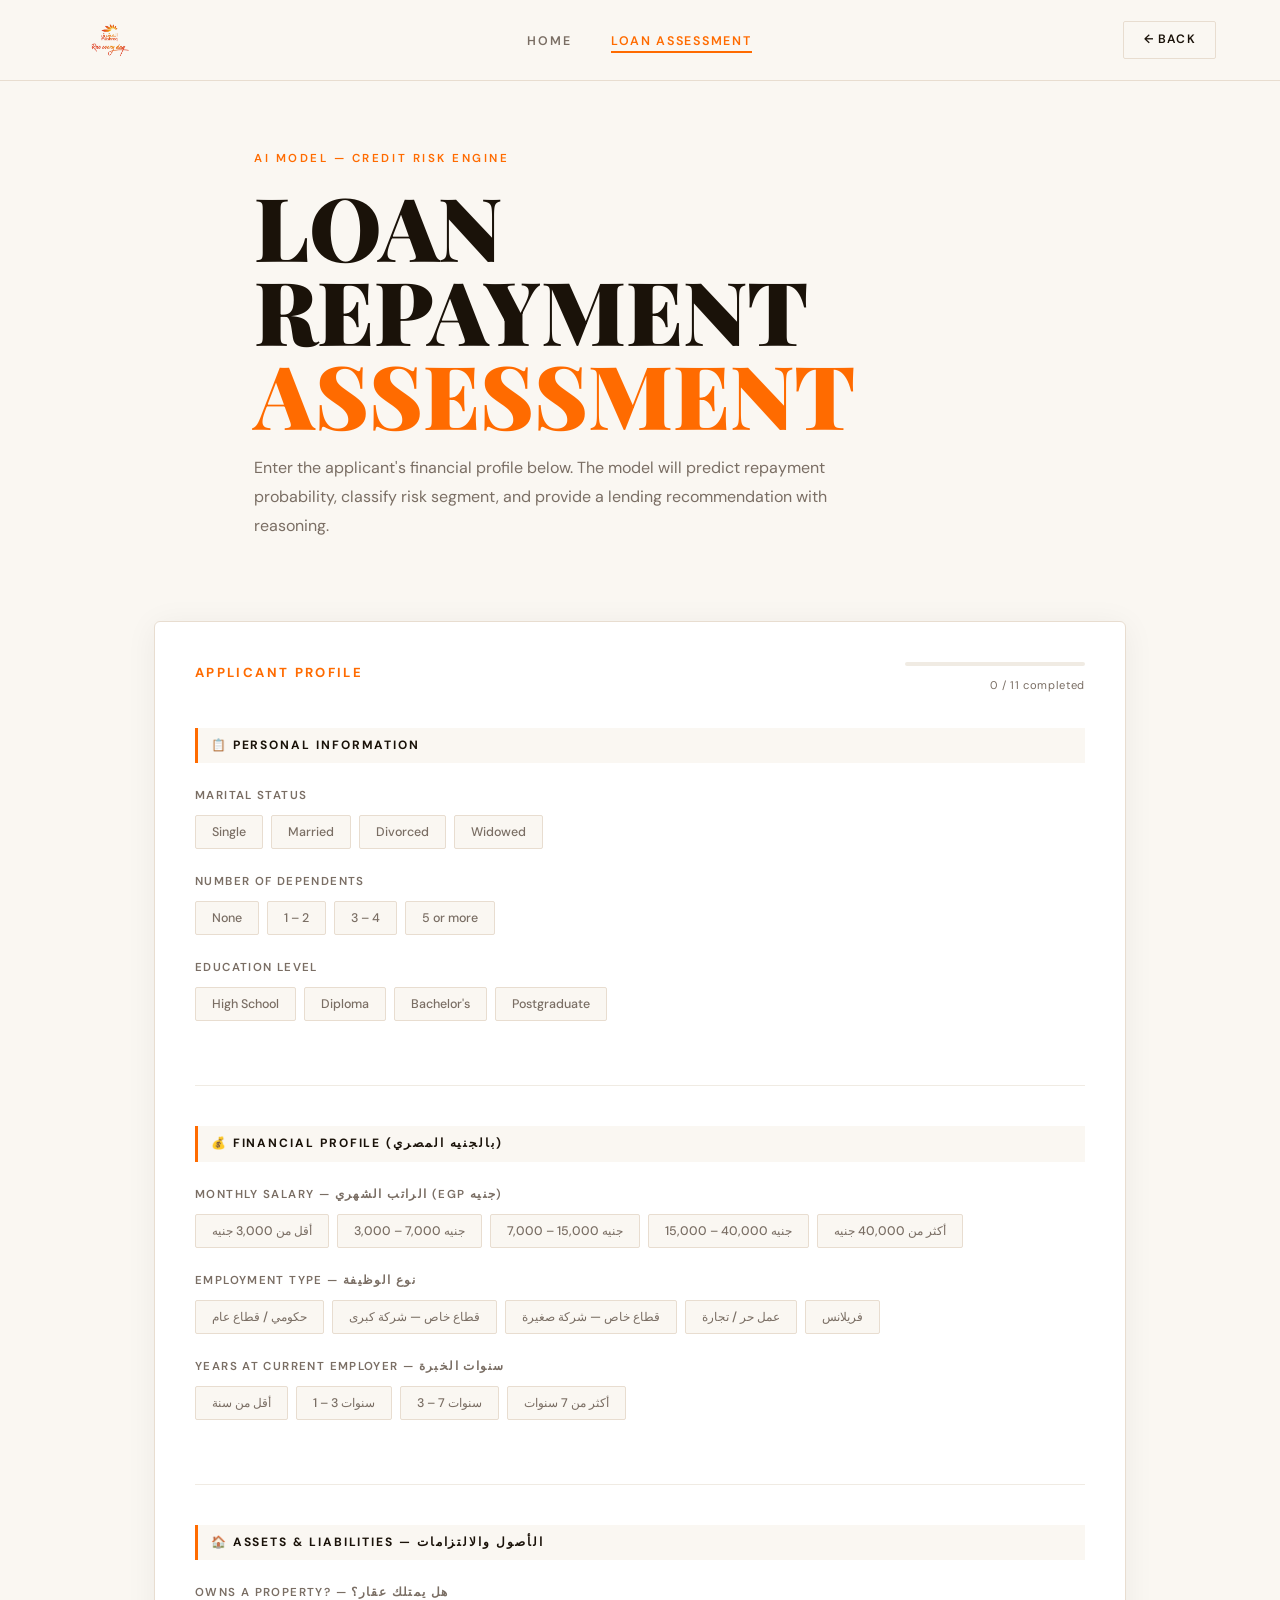
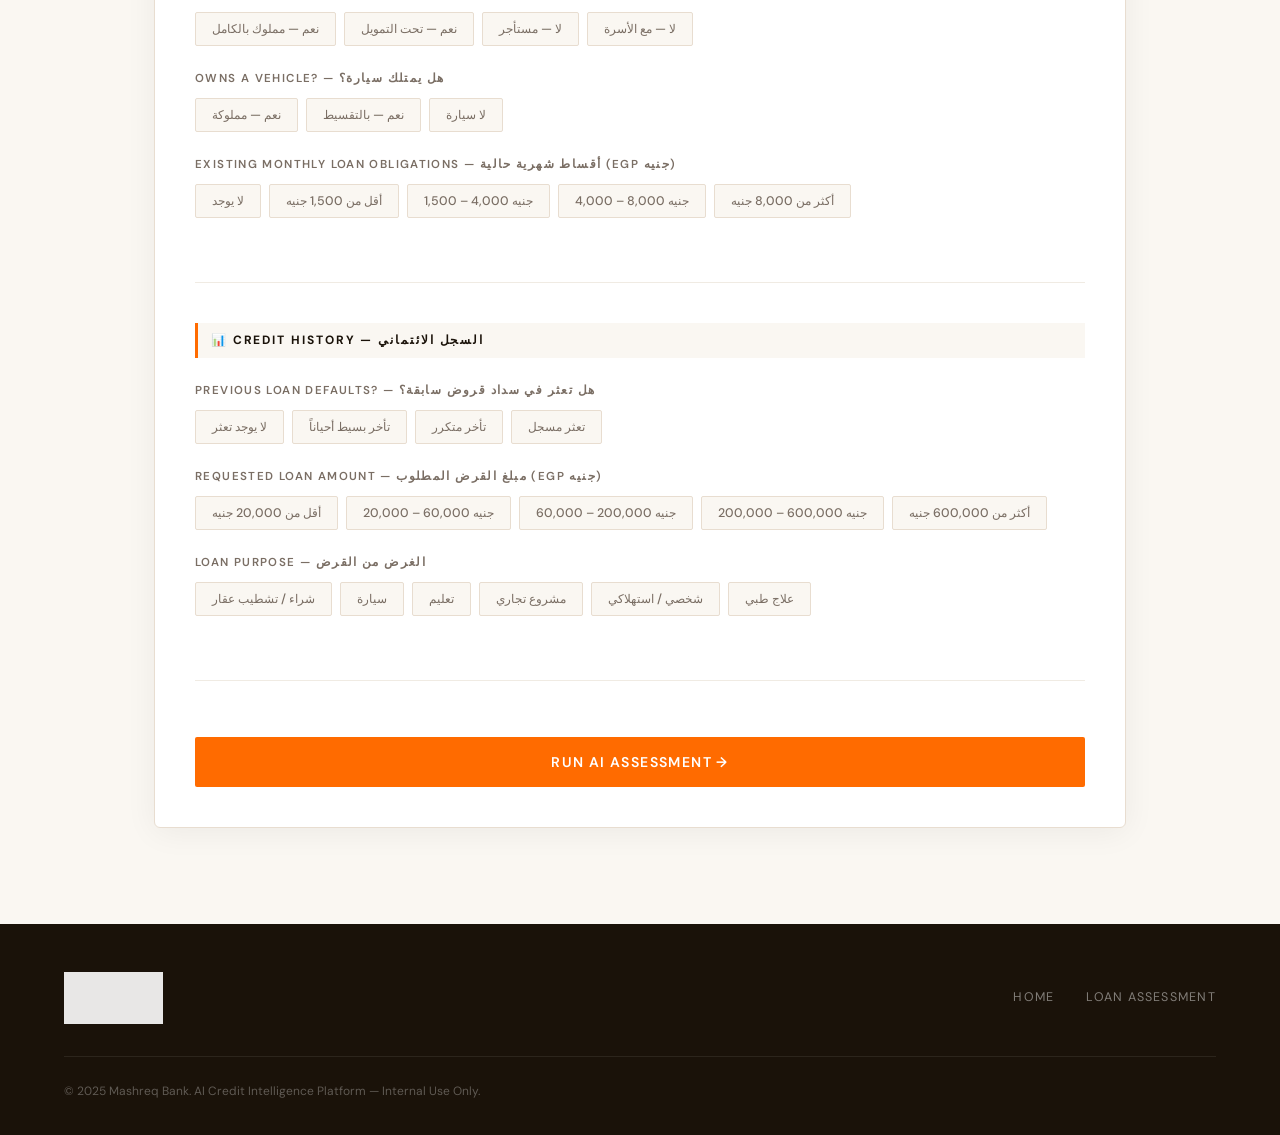
==== loan-assessment.html @ 3f0e60a8 "Add files via upload" ====
<!DOCTYPE html>
<html lang="en">
<head>
  <meta charset="UTF-8" />
  <meta name="viewport" content="width=device-width, initial-scale=1.0" />
  <title>Mashreq AI — Loan Repayment Assessment</title>
  <link rel="stylesheet" href="style.css" />
  <link href="https://fonts.googleapis.com/css2?family=Playfair+Display:wght@700;900&family=DM+Sans:wght@300;400;500;600&display=swap" rel="stylesheet" />
</head>
<body>

  <!-- NAV -->
  <nav class="nav">
    <div class="nav-logo">
      <a href="index.html" class="logo-link">
        <img src="logo.jpg" alt="Mashreq Bank" class="logo-img" />
      </a>
    </div>
    <ul class="nav-links">
      <li><a href="index.html">HOME</a></li>
      <li><a href="loan-assessment.html" class="active">LOAN ASSESSMENT</a></li>
    </ul>
    <div class="nav-cta">
      <a href="index.html" class="btn-ghost small">← BACK</a>
    </div>
  </nav>

  <!-- PAGE HERO -->
  <section class="page-hero">
    <div class="section-label">AI MODEL — CREDIT RISK ENGINE</div>
    <h1>LOAN REPAYMENT<br /><span class="accent">ASSESSMENT</span></h1>
    <p>Enter the applicant's financial profile below. The model will predict repayment probability, classify risk segment, and provide a lending recommendation with reasoning.</p>
  </section>

  <!-- MAIN CONTENT -->
  <section class="assessment-section">
    <div class="assessment-wrap">

      <!-- FORM -->
      <div class="assess-form" id="assessForm">
        <div class="form-header">
          <h3>APPLICANT PROFILE</h3>
          <div class="form-progress">
            <div class="progress-bar"><div class="progress-fill" id="progressFill"></div></div>
            <span class="progress-text" id="progressText">0 / 11 completed</span>
          </div>
        </div>

        <!-- SECTION 1: PERSONAL -->
        <div class="form-section">
          <div class="form-section-title">📋 PERSONAL INFORMATION</div>

          <div class="form-group">
            <label>Marital Status</label>
            <div class="btn-group" id="maritalGroup">
              <button class="option-btn" data-value="single">Single</button>
              <button class="option-btn" data-value="married">Married</button>
              <button class="option-btn" data-value="divorced">Divorced</button>
              <button class="option-btn" data-value="widowed">Widowed</button>
            </div>
          </div>

          <div class="form-group">
            <label>Number of Dependents</label>
            <div class="btn-group" id="dependentsGroup">
              <button class="option-btn" data-value="0">None</button>
              <button class="option-btn" data-value="1-2">1 – 2</button>
              <button class="option-btn" data-value="3-4">3 – 4</button>
              <button class="option-btn" data-value="5+">5 or more</button>
            </div>
          </div>

          <div class="form-group">
            <label>Education Level</label>
            <div class="btn-group" id="educationGroup">
              <button class="option-btn" data-value="high_school">High School</button>
              <button class="option-btn" data-value="diploma">Diploma</button>
              <button class="option-btn" data-value="bachelor">Bachelor's</button>
              <button class="option-btn" data-value="postgraduate">Postgraduate</button>
            </div>
          </div>
        </div>

        <!-- SECTION 2: FINANCIAL -->
        <div class="form-section">
          <div class="form-section-title">💰 FINANCIAL PROFILE (بالجنيه المصري)</div>

          <div class="form-group">
            <label>Monthly Salary — الراتب الشهري (EGP جنيه)</label>
            <div class="btn-group" id="salaryGroup">
              <button class="option-btn" data-value="under_3k">أقل من 3,000 جنيه</button>
              <button class="option-btn" data-value="3k_7k">3,000 – 7,000 جنيه</button>
              <button class="option-btn" data-value="7k_15k">7,000 – 15,000 جنيه</button>
              <button class="option-btn" data-value="15k_40k">15,000 – 40,000 جنيه</button>
              <button class="option-btn" data-value="above_40k">أكثر من 40,000 جنيه</button>
            </div>
          </div>

          <div class="form-group">
            <label>Employment Type — نوع الوظيفة</label>
            <div class="btn-group" id="employmentGroup">
              <button class="option-btn" data-value="government">حكومي / قطاع عام</button>
              <button class="option-btn" data-value="private_large">قطاع خاص — شركة كبرى</button>
              <button class="option-btn" data-value="private_sme">قطاع خاص — شركة صغيرة</button>
              <button class="option-btn" data-value="self_employed">عمل حر / تجارة</button>
              <button class="option-btn" data-value="freelance">فريلانس</button>
            </div>
          </div>

          <div class="form-group">
            <label>Years at Current Employer — سنوات الخبرة</label>
            <div class="btn-group" id="tenureGroup">
              <button class="option-btn" data-value="under_1">أقل من سنة</button>
              <button class="option-btn" data-value="1_3">1 – 3 سنوات</button>
              <button class="option-btn" data-value="3_7">3 – 7 سنوات</button>
              <button class="option-btn" data-value="above_7">أكثر من 7 سنوات</button>
            </div>
          </div>
        </div>

        <!-- SECTION 3: ASSETS & LIABILITIES -->
        <div class="form-section">
          <div class="form-section-title">🏠 ASSETS & LIABILITIES — الأصول والالتزامات</div>

          <div class="form-group">
            <label>Owns a Property? — هل يمتلك عقار؟</label>
            <div class="btn-group" id="propertyGroup">
              <button class="option-btn" data-value="yes_owned">نعم — مملوك بالكامل</button>
              <button class="option-btn" data-value="yes_mortgage">نعم — تحت التمويل</button>
              <button class="option-btn" data-value="no_renting">لا — مستأجر</button>
              <button class="option-btn" data-value="no_family">لا — مع الأسرة</button>
            </div>
          </div>

          <div class="form-group">
            <label>Owns a Vehicle? — هل يمتلك سيارة؟</label>
            <div class="btn-group" id="vehicleGroup">
              <button class="option-btn" data-value="yes_owned">نعم — مملوكة</button>
              <button class="option-btn" data-value="yes_financed">نعم — بالتقسيط</button>
              <button class="option-btn" data-value="no">لا سيارة</button>
            </div>
          </div>

          <div class="form-group">
            <label>Existing Monthly Loan Obligations — أقساط شهرية حالية (EGP جنيه)</label>
            <div class="btn-group" id="obligationsGroup">
              <button class="option-btn" data-value="none">لا يوجد</button>
              <button class="option-btn" data-value="under_1500">أقل من 1,500 جنيه</button>
              <button class="option-btn" data-value="1500_4k">1,500 – 4,000 جنيه</button>
              <button class="option-btn" data-value="4k_8k">4,000 – 8,000 جنيه</button>
              <button class="option-btn" data-value="above_8k">أكثر من 8,000 جنيه</button>
            </div>
          </div>
        </div>

        <!-- SECTION 4: CREDIT -->
        <div class="form-section">
          <div class="form-section-title">📊 CREDIT HISTORY — السجل الائتماني</div>

          <div class="form-group">
            <label>Previous Loan Defaults? — هل تعثر في سداد قروض سابقة؟</label>
            <div class="btn-group" id="defaultGroup">
              <button class="option-btn" data-value="none">لا يوجد تعثر</button>
              <button class="option-btn" data-value="late_minor">تأخر بسيط أحياناً</button>
              <button class="option-btn" data-value="late_major">تأخر متكرر</button>
              <button class="option-btn" data-value="defaulted">تعثر مسجل</button>
            </div>
          </div>

          <div class="form-group">
            <label>Requested Loan Amount — مبلغ القرض المطلوب (EGP جنيه)</label>
            <div class="btn-group" id="loanAmountGroup">
              <button class="option-btn" data-value="under_20k">أقل من 20,000 جنيه</button>
              <button class="option-btn" data-value="20k_60k">20,000 – 60,000 جنيه</button>
              <button class="option-btn" data-value="60k_200k">60,000 – 200,000 جنيه</button>
              <button class="option-btn" data-value="200k_600k">200,000 – 600,000 جنيه</button>
              <button class="option-btn" data-value="above_600k">أكثر من 600,000 جنيه</button>
            </div>
          </div>

          <div class="form-group">
            <label>Loan Purpose — الغرض من القرض</label>
            <div class="btn-group" id="loanPurposeGroup">
              <button class="option-btn" data-value="home">شراء / تشطيب عقار</button>
              <button class="option-btn" data-value="auto">سيارة</button>
              <button class="option-btn" data-value="education">تعليم</button>
              <button class="option-btn" data-value="business">مشروع تجاري</button>
              <button class="option-btn" data-value="personal">شخصي / استهلاكي</button>
              <button class="option-btn" data-value="medical">علاج طبي</button>
            </div>
          </div>
        </div>

        <button class="btn-primary full-width large" id="assessBtn" onclick="runAssessment()">
          RUN AI ASSESSMENT →
        </button>
      </div>

      <!-- RESULT PANEL -->
      <div class="assess-result" id="assessResult" style="display:none;">

        <div class="verdict-header" id="verdictHeader">
          <div class="verdict-badge" id="verdictBadge">APPROVED</div>
          <div class="verdict-icon" id="verdictIcon">✓</div>
          <h2 class="verdict-title" id="verdictTitle">RECOMMENDED FOR APPROVAL</h2>
          <p class="verdict-sub" id="verdictSub">Based on the applicant's financial profile, our model recommends proceeding with this loan application.</p>
        </div>

        <div class="result-ring-section">
          <div class="result-ring">
            <svg viewBox="0 0 180 180" class="result-ring-svg" id="resultRingSvg">
              <circle cx="90" cy="90" r="72" fill="none" stroke="#f0ebe3" stroke-width="10"/>
              <circle cx="90" cy="90" r="72" fill="none" stroke="#FF6B00" stroke-width="10"
                stroke-dasharray="452" stroke-dashoffset="452"
                stroke-linecap="round" transform="rotate(-90 90 90)"
                id="resultRingCircle"/>
            </svg>
            <div class="result-ring-inner">
              <div class="result-ring-score" id="resultScore">—</div>
              <div class="result-ring-label">Repayment<br/>Probability</div>
            </div>
          </div>

          <div class="result-metrics">
            <div class="result-metric">
              <span class="metric-label">RISK SEGMENT</span>
              <span class="metric-val" id="riskSegment">—</span>
            </div>
            <div class="result-metric">
              <span class="metric-label">RISK SCORE</span>
              <span class="metric-val accent" id="riskScore">—</span>
            </div>
            <div class="result-metric">
              <span class="metric-label">SUGGESTED RATE</span>
              <span class="metric-val" id="suggestedRate">—</span>
            </div>
          </div>
        </div>

        <div class="result-section">
          <h4>RISK FACTOR BREAKDOWN</h4>
          <div class="score-bars" id="scoreBars"></div>
        </div>

        <div class="result-section">
          <h4>KEY POSITIVE FACTORS — العوامل الإيجابية</h4>
          <ul class="factor-list factor-positive" id="positiveFactors"></ul>
        </div>

        <div class="result-section">
          <h4>RISK FLAGS — مؤشرات المخاطر</h4>
          <ul class="factor-list factor-negative" id="negativeFactors"></ul>
        </div>

        <div class="result-section">
          <h4>CONDITIONS & NEXT STEPS — الشروط والخطوات</h4>
          <div class="conditions-list" id="conditionsList"></div>
        </div>

        <div class="result-disclaimer">
          ⚠️ هذا التقييم أداة دعم قرار فقط. جميع قرارات الإقراض النهائية يجب أن تتوافق مع سياسة الائتمان الرسمية للبنك ولوائح البنك المركزي المصري وتستوجب موافقة مسؤول معتمد.
        </div>

        <div class="result-actions">
          <button class="btn-primary" onclick="printResult()">EXPORT REPORT تصدير التقرير</button>
          <button class="btn-ghost" onclick="resetAssessment()">← NEW ASSESSMENT تقييم جديد</button>
        </div>
      </div>

    </div>
  </section>

  <footer class="footer">
    <div class="footer-top">
      <div class="footer-brand">
        <img src="logo.jpg" alt="Mashreq Bank" class="logo-img logo-img-footer" />
      </div>
      <div class="footer-links">
        <a href="index.html">Home</a>
        <a href="loan-assessment.html">Loan Assessment</a>
      </div>
    </div>
    <div class="footer-bottom">
      <p>© 2025 Mashreq Bank. AI Credit Intelligence Platform — Internal Use Only.</p>
    </div>
  </footer>

  <script src="app.js"></script>
</body>
</html>
---- style.css ----
/* ===================================
   MASHREQ AI — Global Styles
   Brand: Sunrise Orange + Cream White
=================================== */

:root {
  --orange:    #FF6B00;
  --orange-lt: #FF8C2A;
  --orange-dk: #D45500;
  --gold:      #FFD700;
  --white:     #FFFFFF;
  --cream:     #FAF7F2;
  --cream-dk:  #F0EBE3;
  --dark:      #1A1209;
  --dark-2:    #2C1E0F;
  --text:      #1A1209;
  --muted:     #7A6E64;
  --border:    #E8DDD0;
  --card:      #FFFFFF;
  --font-display: 'Playfair Display', serif;
  --font-body: 'DM Sans', sans-serif;
}

*, *::before, *::after { box-sizing: border-box; margin: 0; padding: 0; }
html { scroll-behavior: smooth; }

body {
  background: var(--cream);
  color: var(--text);
  font-family: var(--font-body);
  font-size: 16px;
  line-height: 1.6;
  overflow-x: hidden;
}

.accent { color: var(--orange); }
.section-label {
  display: inline-block;
  font-size: 0.72rem;
  font-weight: 600;
  letter-spacing: 0.22em;
  color: var(--orange);
  margin-bottom: 1rem;
  text-transform: uppercase;
}

/* ======= NAV ======= */
.nav {
  position: fixed;
  top: 0; left: 0; right: 0;
  z-index: 100;
  display: flex;
  align-items: center;
  justify-content: space-between;
  padding: 1rem 4rem;
  background: rgba(250,247,242,0.94);
  backdrop-filter: blur(16px);
  border-bottom: 1px solid var(--border);
}

.nav-logo {
  display: flex;
  align-items: center;
}

.logo-link {
  display: flex;
  align-items: center;
  text-decoration: none;
}

.logo-img {
  height: 48px;
  width: auto;
  object-fit: contain;
  /* White background of logo blends with nav */
  mix-blend-mode: multiply;
}

.logo-img-footer {
  height: 52px;
  width: auto;
  object-fit: contain;
  /* On dark footer - invert to show on dark bg */
  filter: brightness(0) invert(1);
  mix-blend-mode: normal;
  opacity: 0.9;
}

/* Keep old classes for fallback */
.logo-icon { width: 36px; height: 36px; }
.logo-text {
  font-family: var(--font-display);
  font-size: 1.4rem;
  font-weight: 700;
  color: var(--dark);
  letter-spacing: -0.01em;
}

.nav-links {
  display: flex;
  list-style: none;
  gap: 2.5rem;
}

.nav-links a {
  text-decoration: none;
  color: var(--muted);
  font-size: 0.78rem;
  font-weight: 600;
  letter-spacing: 0.14em;
  transition: color 0.2s;
}

.nav-links a:hover,
.nav-links a.active {
  color: var(--orange);
}

.nav-links a.active {
  border-bottom: 2px solid var(--orange);
  padding-bottom: 2px;
}

/* ======= BUTTONS ======= */
.btn-primary {
  background: var(--orange);
  color: #fff;
  font-family: var(--font-body);
  font-weight: 600;
  font-size: 0.82rem;
  letter-spacing: 0.1em;
  padding: 0.75rem 1.6rem;
  border: none;
  cursor: pointer;
  text-decoration: none;
  display: inline-block;
  border-radius: 2px;
  transition: background 0.15s, transform 0.15s;
}
.btn-primary:hover { background: var(--orange-dk); transform: translateY(-1px); }
.btn-primary.large { padding: 1rem 2.2rem; font-size: 0.88rem; }
.btn-primary.full-width { width: 100%; text-align: center; margin-top: 1rem; }

.btn-ghost {
  background: transparent;
  color: var(--text);
  font-family: var(--font-body);
  font-weight: 600;
  font-size: 0.82rem;
  letter-spacing: 0.1em;
  padding: 0.75rem 1.6rem;
  border: 1.5px solid var(--border);
  cursor: pointer;
  text-decoration: none;
  display: inline-block;
  border-radius: 2px;
  transition: border-color 0.2s, color 0.2s;
}
.btn-ghost:hover { border-color: var(--orange); color: var(--orange); }
.btn-ghost.small { padding: 0.5rem 1.2rem; font-size: 0.76rem; }

/* ======= HERO ======= */
.hero {
  min-height: 100vh;
  display: flex;
  align-items: center;
  padding: 8rem 4rem 4rem;
  background: var(--cream);
  position: relative;
  overflow: hidden;
}

.hero::before {
  content: '';
  position: absolute;
  right: -10%;
  top: 10%;
  width: 600px; height: 600px;
  background: radial-gradient(circle, rgba(255,107,0,0.08) 0%, transparent 65%);
  pointer-events: none;
}

.hero-inner {
  max-width: 1200px;
  margin: 0 auto;
  width: 100%;
  display: grid;
  grid-template-columns: 1fr 1fr;
  gap: 4rem;
  align-items: center;
}

.hero-tag {
  font-size: 0.72rem;
  font-weight: 600;
  letter-spacing: 0.22em;
  color: var(--orange);
  margin-bottom: 1.5rem;
  text-transform: uppercase;
  animation: fadeUp 0.6s ease both;
}

.hero-title {
  font-family: var(--font-display);
  font-size: clamp(3rem, 7vw, 6rem);
  font-weight: 900;
  line-height: 0.95;
  color: var(--dark);
  margin-bottom: 1.5rem;
  animation: fadeUp 0.6s 0.1s ease both;
}

.hero-sub {
  font-size: 1rem;
  color: var(--muted);
  max-width: 480px;
  line-height: 1.8;
  margin-bottom: 2.5rem;
  animation: fadeUp 0.6s 0.2s ease both;
}

.hero-cta {
  display: flex;
  gap: 1rem;
  flex-wrap: wrap;
  animation: fadeUp 0.6s 0.3s ease both;
}

/* SCORE RING HERO VISUAL */
.hero-visual {
  display: flex;
  flex-direction: column;
  align-items: center;
  gap: 1.5rem;
  animation: fadeUp 0.6s 0.25s ease both;
}

.score-ring {
  position: relative;
  width: 220px; height: 220px;
}

.ring-svg { width: 100%; height: 100%; }

.ring-inner {
  position: absolute;
  top: 50%; left: 50%;
  transform: translate(-50%, -50%);
  text-align: center;
}

.ring-score {
  font-family: var(--font-display);
  font-size: 2.8rem;
  font-weight: 900;
  color: var(--dark);
  line-height: 1;
}

.ring-score span { font-size: 1.4rem; color: var(--orange); }

.ring-label {
  font-size: 0.7rem;
  font-weight: 600;
  letter-spacing: 0.08em;
  color: var(--muted);
  margin-top: 0.3rem;
  text-transform: uppercase;
}

.hero-chips {
  display: flex;
  flex-direction: column;
  gap: 0.5rem;
  width: 100%;
}

.chip {
  font-size: 0.75rem;
  font-weight: 600;
  letter-spacing: 0.1em;
  padding: 0.5rem 1rem;
  border-radius: 2px;
  text-align: center;
}

.chip-green { background: #E8F5E9; color: #2E7D32; border: 1px solid #C8E6C9; }
.chip-orange { background: #FFF3E0; color: var(--orange); border: 1px solid #FFE0B2; }
.chip-gray { background: var(--cream-dk); color: var(--muted); border: 1px solid var(--border); }

/* ======= STATS ======= */
.stats {
  display: flex;
  align-items: center;
  justify-content: center;
  padding: 3rem 4rem;
  background: var(--dark);
  flex-wrap: wrap;
  gap: 0;
}

.stat-item {
  display: flex;
  flex-direction: column;
  align-items: center;
  padding: 1rem 3.5rem;
}

.stat-num {
  font-family: var(--font-display);
  font-size: 2.8rem;
  font-weight: 900;
  color: #fff;
  line-height: 1;
}

.stat-num .accent { color: var(--orange); }

.stat-label {
  font-size: 0.7rem;
  letter-spacing: 0.12em;
  color: rgba(255,255,255,0.5);
  margin-top: 0.4rem;
  text-transform: uppercase;
}

.stat-divider {
  width: 1px; height: 3rem;
  background: rgba(255,255,255,0.12);
}

/* ======= HOW IT WORKS ======= */
.how {
  padding: 6rem 4rem;
  max-width: 1100px;
  margin: 0 auto;
  text-align: center;
}

.how h2 {
  font-family: var(--font-display);
  font-size: clamp(2rem, 5vw, 3.5rem);
  font-weight: 900;
  margin-bottom: 3rem;
  margin-top: 0.5rem;
  color: var(--dark);
}

.steps {
  display: flex;
  align-items: flex-start;
  justify-content: center;
  gap: 1rem;
  flex-wrap: wrap;
}

.step {
  flex: 1;
  min-width: 200px;
  max-width: 260px;
  text-align: left;
  padding: 2rem 1.5rem;
  background: #fff;
  border: 1px solid var(--border);
  border-radius: 4px;
  box-shadow: 0 2px 16px rgba(0,0,0,0.04);
}

.step-num {
  font-family: var(--font-display);
  font-size: 0.75rem;
  font-weight: 700;
  color: var(--orange);
  letter-spacing: 0.15em;
  margin-bottom: 0.6rem;
}

.step-icon { font-size: 1.8rem; margin-bottom: 0.8rem; }

.step h4 {
  font-size: 0.78rem;
  font-weight: 700;
  letter-spacing: 0.12em;
  margin-bottom: 0.6rem;
  color: var(--dark);
}

.step p { font-size: 0.82rem; color: var(--muted); line-height: 1.6; }

.step-arrow {
  font-size: 1.5rem;
  color: var(--orange);
  flex-shrink: 0;
  margin-top: 2rem;
}

/* ======= SEGMENTS PREVIEW ======= */
.segments-preview {
  padding: 5rem 4rem;
  background: var(--dark);
  text-align: center;
}

.segments-preview h2 {
  font-family: var(--font-display);
  font-size: clamp(2rem, 5vw, 3.5rem);
  font-weight: 900;
  color: #fff;
  margin-bottom: 2.5rem;
  margin-top: 0.5rem;
}

.seg-grid {
  display: grid;
  grid-template-columns: repeat(4, 1fr);
  gap: 1rem;
  max-width: 1100px;
  margin: 0 auto;
}

.seg-card {
  padding: 2rem 1.5rem;
  border-radius: 4px;
  text-align: left;
  border: 1px solid rgba(255,255,255,0.08);
}

.seg-prime   { background: rgba(255,107,0,0.12); border-color: rgba(255,107,0,0.3); }
.seg-standard{ background: rgba(255,140,42,0.08); border-color: rgba(255,140,42,0.2); }
.seg-caution { background: rgba(255,193,7,0.08);  border-color: rgba(255,193,7,0.2);  }
.seg-high    { background: rgba(220,53,69,0.08);  border-color: rgba(220,53,69,0.2);  }

.seg-tier {
  font-size: 0.65rem;
  font-weight: 700;
  letter-spacing: 0.18em;
  padding: 0.25rem 0.6rem;
  border-radius: 2px;
  display: inline-block;
  margin-bottom: 0.8rem;
}

.seg-prime .seg-tier   { background: var(--orange); color: #fff; }
.seg-standard .seg-tier{ background: #FF8C2A; color: #fff; }
.seg-caution .seg-tier { background: #FFC107; color: #000; }
.seg-high .seg-tier    { background: #DC3545; color: #fff; }

.seg-card h4 {
  font-size: 0.82rem;
  font-weight: 700;
  letter-spacing: 0.08em;
  color: #fff;
  margin-bottom: 0.6rem;
}

.seg-card p { font-size: 0.78rem; color: rgba(255,255,255,0.55); line-height: 1.6; margin-bottom: 1rem; }
.seg-prob { font-size: 0.72rem; font-weight: 600; color: var(--orange); letter-spacing: 0.06em; }

/* ======= CTA BANNER ======= */
.cta-banner {
  padding: 5rem 4rem;
  background: var(--orange);
}

.cta-banner-inner {
  max-width: 1100px;
  margin: 0 auto;
  display: flex;
  align-items: center;
  justify-content: space-between;
  gap: 2rem;
  flex-wrap: wrap;
}

.cta-banner h2 {
  font-family: var(--font-display);
  font-size: clamp(1.8rem, 4vw, 3rem);
  font-weight: 900;
  color: #fff;
  margin-bottom: 0.5rem;
}

.cta-banner h2 .accent { color: var(--dark); }
.cta-banner p { color: rgba(255,255,255,0.8); font-size: 1rem; }

.cta-banner .btn-primary {
  background: var(--dark);
  color: #fff;
}
.cta-banner .btn-primary:hover { background: #000; }

/* ======= PAGE HERO ======= */
.page-hero {
  padding: 9rem 4rem 3rem;
  max-width: 900px;
  margin: 0 auto;
}

.page-hero h1 {
  font-family: var(--font-display);
  font-size: clamp(3rem, 8vw, 5.5rem);
  font-weight: 900;
  line-height: 0.95;
  color: var(--dark);
  margin-bottom: 1.2rem;
  animation: fadeUp 0.5s ease both;
}

.page-hero p {
  color: var(--muted);
  font-size: 1rem;
  max-width: 600px;
  line-height: 1.8;
  animation: fadeUp 0.5s 0.1s ease both;
}

/* ======= ASSESSMENT SECTION ======= */
.assessment-section {
  padding: 2rem 4rem 6rem;
  max-width: 1100px;
  margin: 0 auto;
}

.assessment-wrap { width: 100%; }

/* FORM */
.assess-form {
  background: #fff;
  border: 1px solid var(--border);
  border-radius: 6px;
  padding: 2.5rem;
  box-shadow: 0 4px 32px rgba(0,0,0,0.06);
}

.form-header {
  display: flex;
  align-items: flex-start;
  justify-content: space-between;
  margin-bottom: 2rem;
  flex-wrap: wrap;
  gap: 1rem;
}

.form-header h3 {
  font-size: 0.82rem;
  font-weight: 700;
  letter-spacing: 0.18em;
  color: var(--orange);
}

.form-progress { text-align: right; }

.progress-bar {
  width: 180px;
  height: 4px;
  background: var(--cream-dk);
  border-radius: 2px;
  overflow: hidden;
  margin-bottom: 0.3rem;
}

.progress-fill {
  height: 100%;
  background: var(--orange);
  border-radius: 2px;
  transition: width 0.4s ease;
  width: 0%;
}

.progress-text {
  font-size: 0.7rem;
  color: var(--muted);
  letter-spacing: 0.06em;
}

.form-section {
  margin-bottom: 2.5rem;
  padding-bottom: 2.5rem;
  border-bottom: 1px solid var(--cream-dk);
}

.form-section-title {
  font-size: 0.75rem;
  font-weight: 700;
  letter-spacing: 0.16em;
  color: var(--dark);
  margin-bottom: 1.5rem;
  text-transform: uppercase;
  padding: 0.5rem 0.8rem;
  background: var(--cream);
  border-left: 3px solid var(--orange);
}

.form-group { margin-bottom: 1.5rem; }

.form-group label {
  display: block;
  font-size: 0.72rem;
  font-weight: 600;
  letter-spacing: 0.12em;
  color: var(--muted);
  text-transform: uppercase;
  margin-bottom: 0.6rem;
}

.btn-group {
  display: flex;
  flex-wrap: wrap;
  gap: 0.5rem;
}

.option-btn {
  background: var(--cream);
  border: 1.5px solid var(--border);
  color: var(--muted);
  font-family: var(--font-body);
  font-size: 0.78rem;
  font-weight: 500;
  padding: 0.5rem 1rem;
  border-radius: 2px;
  cursor: pointer;
  transition: all 0.15s;
}

.option-btn:hover { border-color: var(--orange); color: var(--orange); background: #FFF3E0; }
.option-btn.selected { background: var(--orange); border-color: var(--orange); color: #fff; font-weight: 600; }

/* ======= RESULT PANEL ======= */
.assess-result {
  background: #fff;
  border: 2px solid var(--orange);
  border-radius: 6px;
  padding: 2.5rem;
  box-shadow: 0 8px 48px rgba(255,107,0,0.12);
  animation: fadeUp 0.4s ease both;
}

.verdict-header {
  text-align: center;
  padding: 2rem;
  margin-bottom: 2rem;
  border-radius: 4px;
}

.verdict-approve { background: linear-gradient(135deg, #E8F5E9, #F1F8E9); }
.verdict-review  { background: linear-gradient(135deg, #FFF8E1, #FFFDE7); }
.verdict-decline { background: linear-gradient(135deg, #FFEBEE, #FCE4EC); }

.verdict-badge {
  display: inline-block;
  font-size: 0.7rem;
  font-weight: 700;
  letter-spacing: 0.2em;
  padding: 0.3rem 1rem;
  border-radius: 2px;
  margin-bottom: 0.8rem;
}

.verdict-approve .verdict-badge { background: #2E7D32; color: #fff; }
.verdict-review .verdict-badge  { background: #F57F17; color: #fff; }
.verdict-decline .verdict-badge { background: #C62828; color: #fff; }

.verdict-icon { font-size: 2.5rem; margin-bottom: 0.5rem; }

.verdict-title {
  font-family: var(--font-display);
  font-size: 1.8rem;
  font-weight: 900;
  color: var(--dark);
  margin-bottom: 0.6rem;
}

.verdict-sub {
  color: var(--muted);
  font-size: 0.9rem;
  max-width: 500px;
  margin: 0 auto;
  line-height: 1.6;
}

/* RING SECTION */
.result-ring-section {
  display: flex;
  gap: 2rem;
  align-items: center;
  margin-bottom: 2rem;
  padding: 1.5rem;
  background: var(--cream);
  border-radius: 4px;
  flex-wrap: wrap;
}

.result-ring {
  position: relative;
  width: 160px; height: 160px;
  flex-shrink: 0;
}

.result-ring-svg { width: 100%; height: 100%; }
.result-ring-inner {
  position: absolute;
  top: 50%; left: 50%;
  transform: translate(-50%, -50%);
  text-align: center;
}

.result-ring-score {
  font-family: var(--font-display);
  font-size: 2.2rem;
  font-weight: 900;
  color: var(--dark);
  line-height: 1;
}

.result-ring-label {
  font-size: 0.62rem;
  font-weight: 600;
  letter-spacing: 0.06em;
  color: var(--muted);
  margin-top: 0.3rem;
  text-transform: uppercase;
}

.result-metrics {
  display: flex;
  gap: 2rem;
  flex-wrap: wrap;
}

.result-metric { display: flex; flex-direction: column; gap: 0.3rem; }

.metric-label {
  font-size: 0.62rem;
  font-weight: 700;
  letter-spacing: 0.14em;
  color: var(--muted);
  text-transform: uppercase;
}

.metric-val {
  font-family: var(--font-display);
  font-size: 1.4rem;
  font-weight: 900;
  color: var(--dark);
}

.metric-val.accent { color: var(--orange); }

/* RESULT SECTIONS */
.result-section { margin-bottom: 1.8rem; }

.result-section h4 {
  font-size: 0.68rem;
  font-weight: 700;
  letter-spacing: 0.18em;
  color: var(--orange);
  margin-bottom: 0.8rem;
  text-transform: uppercase;
  padding-bottom: 0.4rem;
  border-bottom: 1px solid var(--cream-dk);
}

/* SCORE BARS */
.score-bars { display: flex; flex-direction: column; gap: 0.8rem; }

.score-bar-item { display: flex; align-items: center; gap: 1rem; }

.score-bar-label {
  font-size: 0.75rem;
  font-weight: 500;
  color: var(--text);
  min-width: 140px;
}

.score-bar-track {
  flex: 1;
  height: 6px;
  background: var(--cream-dk);
  border-radius: 3px;
  overflow: hidden;
}

.score-bar-fill {
  height: 100%;
  border-radius: 3px;
  transition: width 1.2s cubic-bezier(0.4,0,0.2,1);
  width: 0%;
}

.bar-good   { background: #4CAF50; }
.bar-medium { background: var(--orange); }
.bar-bad    { background: #F44336; }

.score-bar-value {
  font-size: 0.72rem;
  font-weight: 700;
  color: var(--muted);
  min-width: 2rem;
  text-align: right;
}

/* FACTOR LISTS */
.factor-list { list-style: none; display: flex; flex-direction: column; gap: 0.5rem; }

.factor-list li {
  font-size: 0.84rem;
  color: var(--text);
  padding: 0.5rem 0.8rem;
  border-radius: 2px;
  display: flex;
  align-items: flex-start;
  gap: 0.5rem;
}

.factor-positive li { background: #F1F8E9; border-left: 3px solid #4CAF50; }
.factor-negative li { background: #FFEBEE; border-left: 3px solid #F44336; }

/* CONDITIONS */
.conditions-list { display: flex; flex-direction: column; gap: 0.5rem; }

.condition-item {
  font-size: 0.84rem;
  color: var(--text);
  padding: 0.6rem 1rem;
  background: var(--cream);
  border-radius: 2px;
  border-left: 3px solid var(--orange);
  display: flex;
  gap: 0.5rem;
}

/* DISCLAIMER */
.result-disclaimer {
  font-size: 0.75rem;
  color: var(--muted);
  background: var(--cream);
  padding: 1rem;
  border-radius: 4px;
  margin-bottom: 1.5rem;
  line-height: 1.6;
  border: 1px solid var(--border);
}

.result-actions { display: flex; gap: 1rem; flex-wrap: wrap; }

/* ======= FOOTER ======= */
.footer {
  background: var(--dark);
  padding: 3rem 4rem 2rem;
}

.footer-top {
  display: flex;
  justify-content: space-between;
  align-items: center;
  margin-bottom: 2rem;
  flex-wrap: wrap;
  gap: 1rem;
}

.footer-brand {
  display: flex;
  align-items: center;
  gap: 0.6rem;
}

.footer-brand .logo-text { color: #fff; }

.footer-links { display: flex; gap: 2rem; }
.footer-links a {
  color: rgba(255,255,255,0.45);
  text-decoration: none;
  font-size: 0.78rem;
  letter-spacing: 0.1em;
  text-transform: uppercase;
  transition: color 0.2s;
}
.footer-links a:hover { color: var(--orange); }

.footer-bottom { border-top: 1px solid rgba(255,255,255,0.08); padding-top: 1.5rem; }
.footer-bottom p { color: rgba(255,255,255,0.3); font-size: 0.75rem; line-height: 1.8; }
.footer-disclaimer { color: rgba(255,255,255,0.2) !important; font-size: 0.7rem !important; }

/* ======= LOADING ======= */
.btn-loading { opacity: 0.7; pointer-events: none; }

.spinner {
  display: inline-block;
  width: 14px; height: 14px;
  border: 2px solid rgba(255,255,255,0.4);
  border-top-color: #fff;
  border-radius: 50%;
  animation: spin 0.6s linear infinite;
  margin-right: 8px;
  vertical-align: middle;
}

/* ======= ANIMATIONS ======= */
@keyframes fadeUp {
  from { opacity: 0; transform: translateY(18px); }
  to   { opacity: 1; transform: translateY(0); }
}
@keyframes spin { to { transform: rotate(360deg); } }

/* ======= RESPONSIVE ======= */
@media (max-width: 960px) {
  .nav { padding: 1rem 1.5rem; }
  .nav-links { display: none; }
  .nav-cta .btn-primary { display: none; }

  .hero { padding: 7rem 1.5rem 3rem; }
  .hero-inner { grid-template-columns: 1fr; gap: 2rem; }
  .hero-visual { order: -1; }
  .score-ring { width: 160px; height: 160px; }

  .stats { flex-direction: column; gap: 1.5rem; padding: 2rem; }
  .stat-divider { width: 4rem; height: 1px; }

  .how { padding: 4rem 1.5rem; }
  .steps { flex-direction: column; align-items: stretch; }
  .step { max-width: 100%; }
  .step-arrow { transform: rotate(90deg); text-align: center; }

  .segments-preview { padding: 3rem 1.5rem; }
  .seg-grid { grid-template-columns: 1fr 1fr; }

  .cta-banner { padding: 3rem 1.5rem; }
  .cta-banner-inner { flex-direction: column; }

  .page-hero { padding: 7rem 1.5rem 2rem; }
  .assessment-section { padding: 1.5rem 1.5rem 4rem; }
  .assess-form, .assess-result { padding: 1.5rem; }
  .result-ring-section { flex-direction: column; align-items: flex-start; }

  .footer { padding: 2rem 1.5rem; }
}

@media (max-width: 560px) {
  .seg-grid { grid-template-columns: 1fr; }
  .result-metrics { flex-direction: column; gap: 1rem; }
  .score-bar-label { min-width: 100px; font-size: 0.68rem; }
}

@media print {
  .nav, .btn-ghost, .result-actions { display: none !important; }
  body { background: white; }
  .assess-result { border: 1px solid #ccc; box-shadow: none; }
}
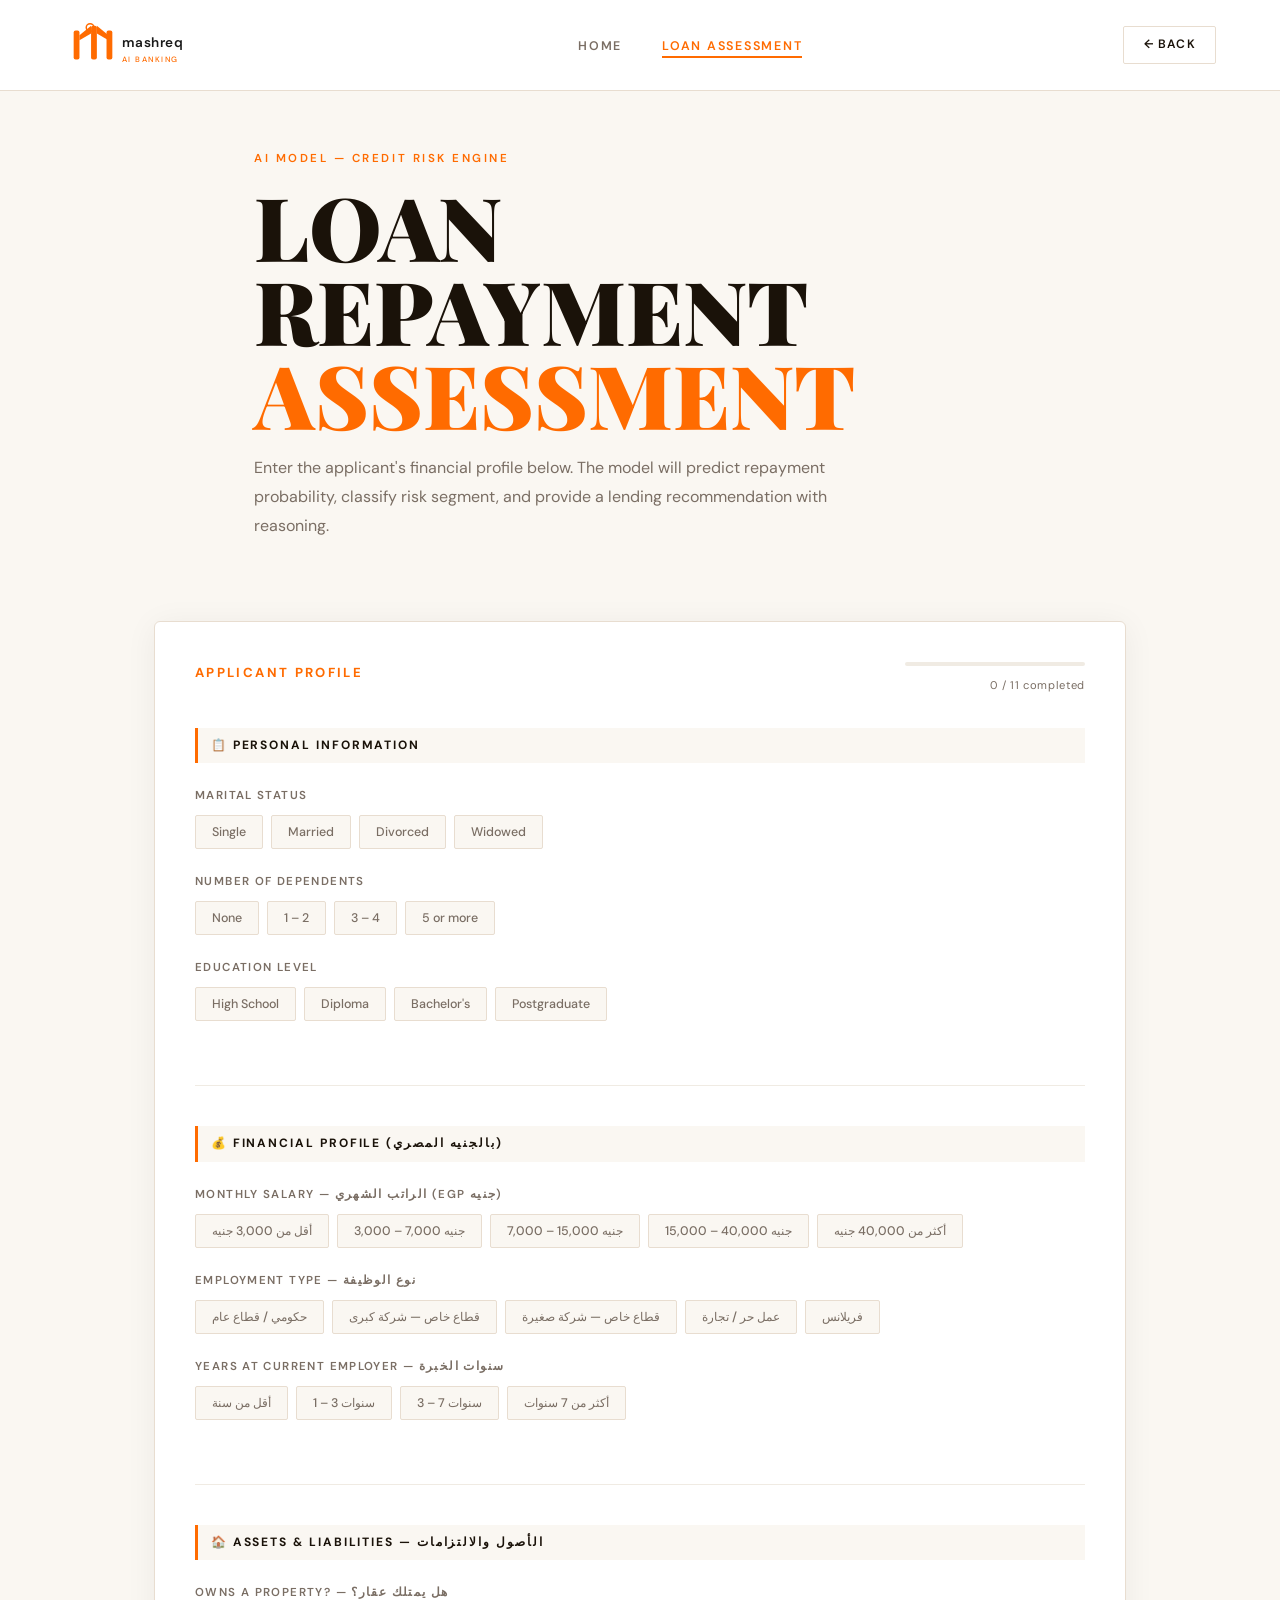
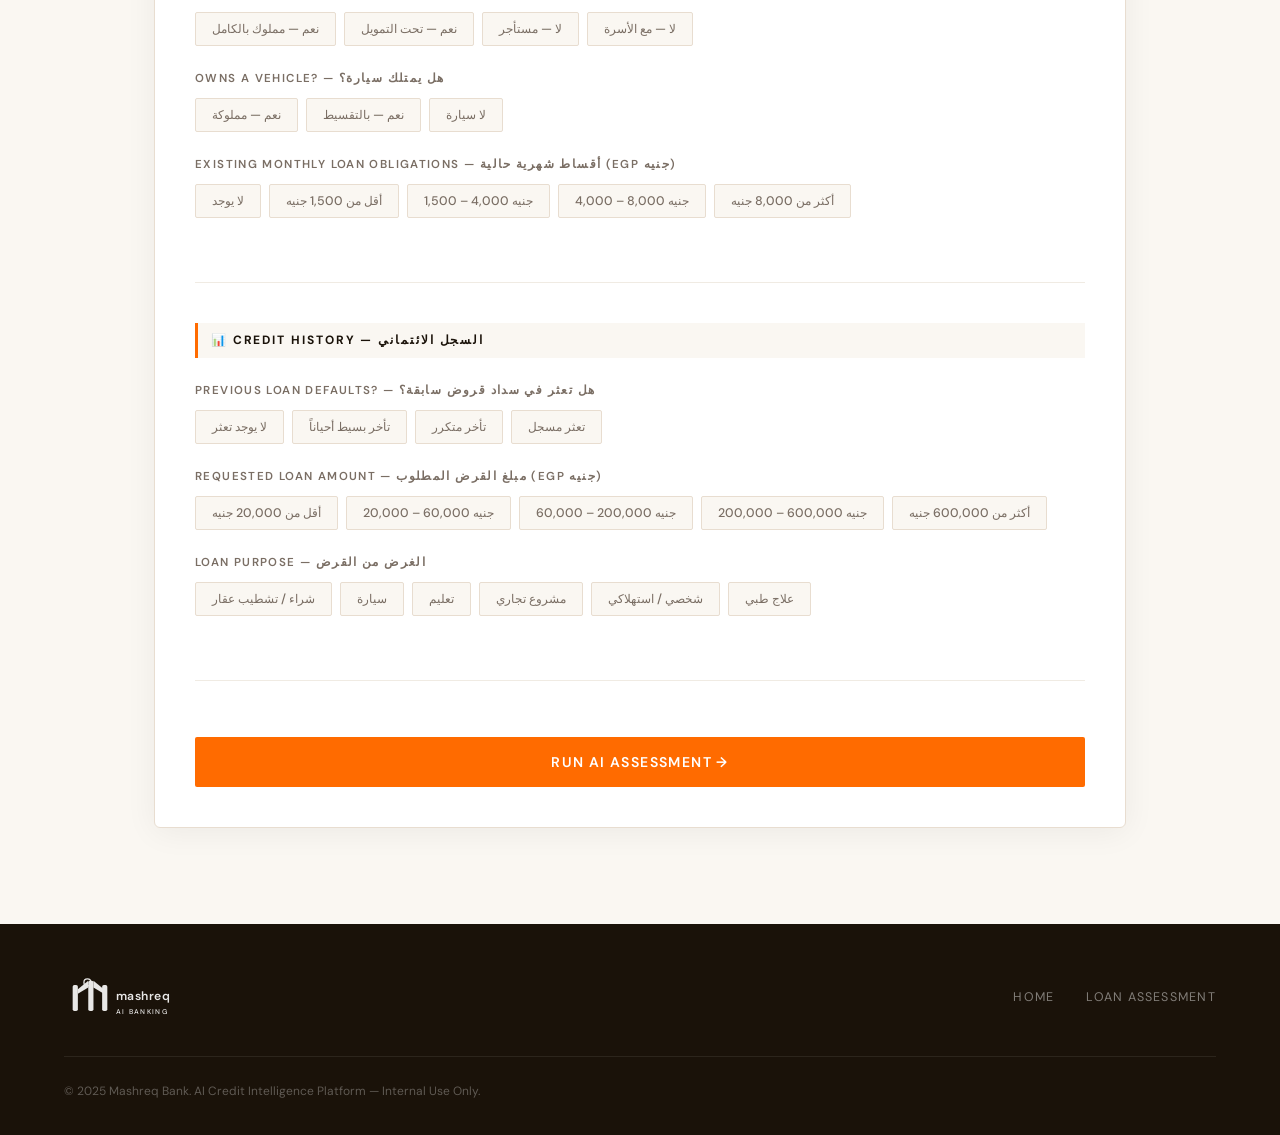
==== commit dd25a9c8: "Update loan-assessment page with improved lowercase mashreq logo SVG" ====
--- a/loan-assessment.html
+++ b/loan-assessment.html
@@ -13,7 +13,38 @@
   <nav class="nav">
     <div class="nav-logo">
       <a href="index.html" class="logo-link">
-        <img src="logo.jpg" alt="Mashreq Bank" class="logo-img" />
+        <!-- Mashreq Bank Logo SVG -->
+        <svg class="logo-img" viewBox="0 0 200 60" xmlns="http://www.w3.org/2000/svg">
+          <!-- Background -->
+          <rect width="200" height="60" fill="none"/>
+          
+          <!-- Main Icon - M Shape with Banking Theme -->
+          <g id="logo-icon">
+            <!-- Left pillar -->
+            <rect x="10" y="15" width="6" height="30" fill="#FF6B00" rx="2"/>
+            <!-- Left bridge -->
+            <path d="M 16 20 L 28 10 L 28 18 L 16 25 Z" fill="#FF6B00"/>
+            <!-- Center pillar -->
+            <rect x="28" y="10" width="6" height="35" fill="#FF6B00" rx="2"/>
+            <!-- Right bridge -->
+            <path d="M 34 18 L 46 25 L 46 20 L 34 10 Z" fill="#FF6B00"/>
+            <!-- Right pillar -->
+            <rect x="44" y="15" width="6" height="30" fill="#FF6B00" rx="2"/>
+            
+            <!-- Accent circle (represents security/shield) -->
+            <circle cx="27" cy="12" r="4" fill="none" stroke="#FF6B00" stroke-width="1.5"/>
+          </g>
+          
+          <!-- Text: mashreq (lowercase) -->
+          <text x="60" y="32" font-family="DM Sans, sans-serif" font-size="14" font-weight="600" fill="#1a1a1a" letter-spacing="0.5">
+            mashreq
+          </text>
+          
+          <!-- Subtext: ai -->
+          <text x="60" y="48" font-family="DM Sans, sans-serif" font-size="8" font-weight="500" fill="#FF6B00" letter-spacing="1.5">
+            AI BANKING
+          </text>
+        </svg>
       </a>
     </div>
     <ul class="nav-links">
@@ -258,7 +289,7 @@
         </div>
 
         <div class="result-disclaimer">
-          ⚠️ هذا التقييم أداة دعم قرار فقط. جميع قرارات الإقراض النهائية يجب أن تتوافق مع سياسة الائتمان الرسمية للبنك ولوائح البنك المركزي المصري وتستوجب موافقة مسؤول معتمد.
+          ⚠️ هذا التقييم أداة دعم قرار فقط. جميع قرارات الإقراض النهائية يجب أن تتوافق مع سياسة الائتمان الرسمية والمتطلبات التنظيمية للمصرف.
         </div>
 
         <div class="result-actions">
@@ -273,7 +304,38 @@
   <footer class="footer">
     <div class="footer-top">
       <div class="footer-brand">
-        <img src="logo.jpg" alt="Mashreq Bank" class="logo-img logo-img-footer" />
+        <!-- Mashreq Bank Logo SVG (Footer) -->
+        <svg class="logo-img logo-img-footer" viewBox="0 0 200 60" xmlns="http://www.w3.org/2000/svg">
+          <!-- Background -->
+          <rect width="200" height="60" fill="none"/>
+          
+          <!-- Main Icon - M Shape with Banking Theme -->
+          <g id="logo-icon">
+            <!-- Left pillar -->
+            <rect x="10" y="15" width="6" height="30" fill="#FF6B00" rx="2"/>
+            <!-- Left bridge -->
+            <path d="M 16 20 L 28 10 L 28 18 L 16 25 Z" fill="#FF6B00"/>
+            <!-- Center pillar -->
+            <rect x="28" y="10" width="6" height="35" fill="#FF6B00" rx="2"/>
+            <!-- Right bridge -->
+            <path d="M 34 18 L 46 25 L 46 20 L 34 10 Z" fill="#FF6B00"/>
+            <!-- Right pillar -->
+            <rect x="44" y="15" width="6" height="30" fill="#FF6B00" rx="2"/>
+            
+            <!-- Accent circle (represents security/shield) -->
+            <circle cx="27" cy="12" r="4" fill="none" stroke="#FF6B00" stroke-width="1.5"/>
+          </g>
+          
+          <!-- Text: mashreq (lowercase) -->
+          <text x="60" y="32" font-family="DM Sans, sans-serif" font-size="14" font-weight="600" fill="#1a1a1a" letter-spacing="0.5">
+            mashreq
+          </text>
+          
+          <!-- Subtext: ai -->
+          <text x="60" y="48" font-family="DM Sans, sans-serif" font-size="8" font-weight="500" fill="#FF6B00" letter-spacing="1.5">
+            AI BANKING
+          </text>
+        </svg>
       </div>
       <div class="footer-links">
         <a href="index.html">Home</a>
--- a/style.css
+++ b/style.css
@@ -53,7 +53,7 @@
   align-items: center;
   justify-content: space-between;
   padding: 1rem 4rem;
-  background: rgba(250,247,242,0.94);
+  background: rgba(255,255,255,0.98);
   backdrop-filter: blur(16px);
   border-bottom: 1px solid var(--border);
 }
@@ -70,11 +70,12 @@
 }
 
 .logo-img {
-  height: 48px;
+  height: 58px;
   width: auto;
   object-fit: contain;
-  /* White background of logo blends with nav */
-  mix-blend-mode: multiply;
+  mix-blend-mode: normal;
+  opacity: 1;
+  display: block;
 }
 
 .logo-img-footer {
